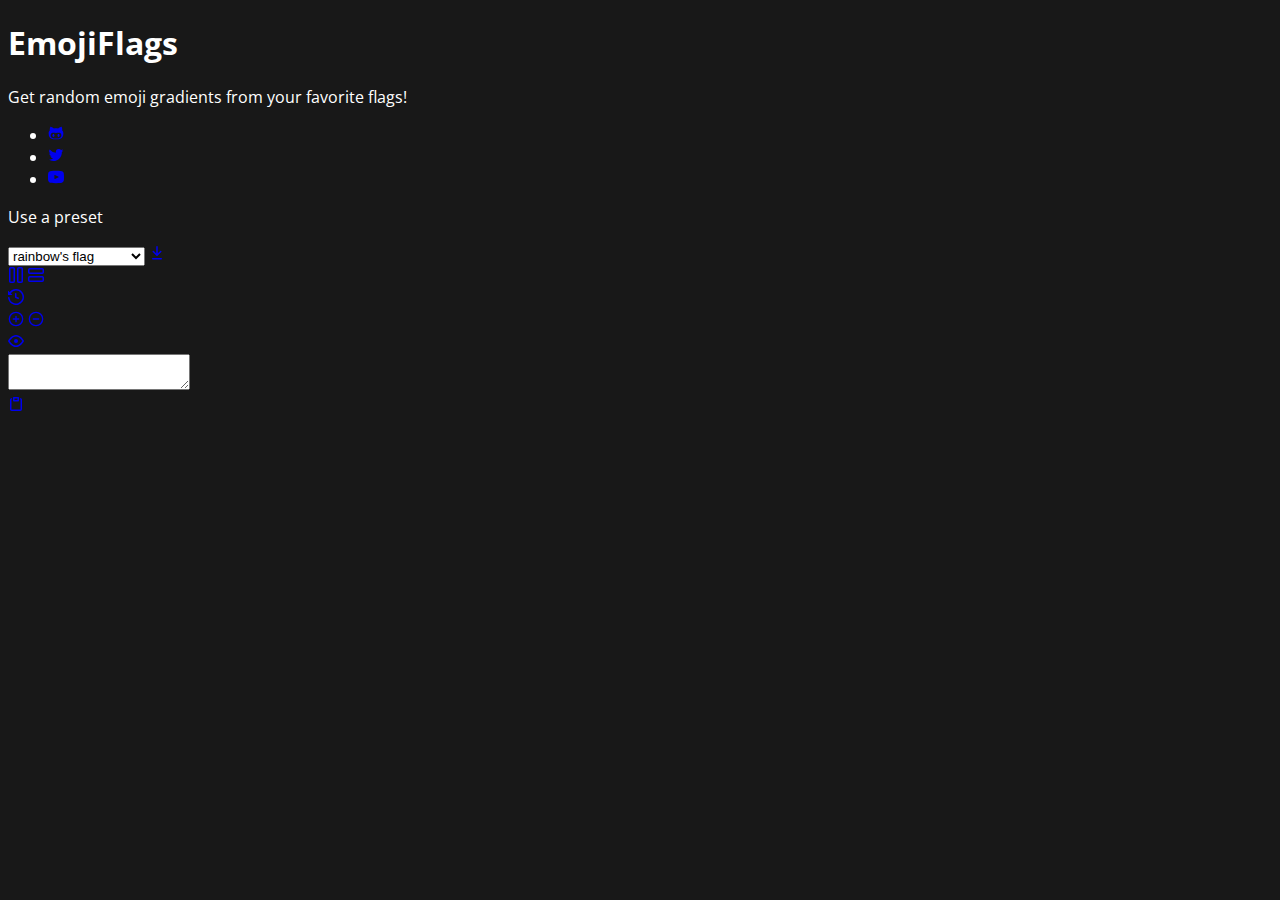
==== index.html @ 012d997d "Added header's presentation" ====
<!DOCTYPE html>
<html lang="en">
<head>
    <meta charset="UTF-8">
    <meta http-equiv="X-UA-Compatible" content="IE=edge">
    <meta name="viewport" content="width=device-width, initial-scale=1.0">
    <title>EmojiFlags - Editor</title>
    <link rel="stylesheet" href="./css/style.css">
</head>
<body>
    <header>
        <h1>EmojiFlags</h1>
        <p>Get random emoji gradients from your favorite flags!</p>
        <ul class="links">
            <li class="link-item">
                <a href="https://github.com/JeffWooden" class="link-anchor">
                    <svg xmlns="http://www.w3.org/2000/svg" aria-hidden="true" role="img" width="1em" height="1em" preserveAspectRatio="xMidYMid meet" viewBox="0 0 20 20"><path fill="currentColor" d="M13.18 11.309c-.718 0-1.3.807-1.3 1.799c0 .994.582 1.801 1.3 1.801s1.3-.807 1.3-1.801c-.001-.992-.582-1.799-1.3-1.799zm4.526-4.683c.149-.365.155-2.439-.635-4.426c0 0-1.811.199-4.551 2.08c-.575-.16-1.548-.238-2.519-.238c-.973 0-1.945.078-2.52.238C4.74 2.399 2.929 2.2 2.929 2.2c-.789 1.987-.781 4.061-.634 4.426C1.367 7.634.8 8.845.8 10.497c0 7.186 5.963 7.301 7.467 7.301l1.734.002l1.732-.002c1.506 0 7.467-.115 7.467-7.301c0-1.652-.566-2.863-1.494-3.871zm-7.678 10.289h-.056c-3.771 0-6.709-.449-6.709-4.115c0-.879.31-1.693 1.047-2.369C5.537 9.304 7.615 9.9 9.972 9.9h.056c2.357 0 4.436-.596 5.664.531c.735.676 1.045 1.49 1.045 2.369c0 3.666-2.937 4.115-6.709 4.115zm-3.207-5.606c-.718 0-1.3.807-1.3 1.799c0 .994.582 1.801 1.3 1.801c.719 0 1.301-.807 1.301-1.801c0-.992-.582-1.799-1.301-1.799z"/></svg>
                </a>
            </li>
            <li class="link-item">
                <a href="https://twitter.com/JeffWooden_" class="link-anchor">
                    <svg xmlns="http://www.w3.org/2000/svg" aria-hidden="true" role="img" width="1em" height="1em" preserveAspectRatio="xMidYMid meet" viewBox="0 0 20 20"><path fill="currentColor" d="M17.316 6.246c.008.162.011.326.011.488c0 4.99-3.797 10.742-10.74 10.742c-2.133 0-4.116-.625-5.787-1.697a7.577 7.577 0 0 0 5.588-1.562a3.779 3.779 0 0 1-3.526-2.621a3.858 3.858 0 0 0 1.705-.065a3.779 3.779 0 0 1-3.028-3.703v-.047a3.766 3.766 0 0 0 1.71.473a3.775 3.775 0 0 1-1.168-5.041a10.716 10.716 0 0 0 7.781 3.945a3.813 3.813 0 0 1-.097-.861a3.773 3.773 0 0 1 3.774-3.773a3.77 3.77 0 0 1 2.756 1.191a7.602 7.602 0 0 0 2.397-.916a3.789 3.789 0 0 1-1.66 2.088a7.55 7.55 0 0 0 2.168-.594a7.623 7.623 0 0 1-1.884 1.953z"/></svg>
                </a>
            </li>
            <li class="link-item">
                <a href="https://www.youtube.com/channel/UCYdKxaycl0OsnMryFl2-HMA" class="link-anchor">
                    <svg xmlns="http://www.w3.org/2000/svg" aria-hidden="true" role="img" width="1em" height="1em" preserveAspectRatio="xMidYMid meet" viewBox="0 0 20 20"><path fill="currentColor" d="M10 2.3C.172 2.3 0 3.174 0 10s.172 7.7 10 7.7s10-.874 10-7.7s-.172-7.7-10-7.7zm3.205 8.034l-4.49 2.096c-.393.182-.715-.022-.715-.456V8.026c0-.433.322-.638.715-.456l4.49 2.096c.393.184.393.484 0 .668z"/></svg>
                </a>
            </li>
        </ul>
    </header>
    <div class="editor">
        <div class="presets">
            <p>Use a preset</p>
            <div class="preset-box">
                <select id="preset-selection"></select>
                <a href="#" class="button" id="preset-enter"><svg xmlns="http://www.w3.org/2000/svg" aria-hidden="true" role="img" width="1em" height="1em" preserveAspectRatio="xMidYMid meet" viewBox="0 0 16 16"><path fill="currentColor" fill-rule="evenodd" d="M7.47 10.78a.75.75 0 0 0 1.06 0l3.75-3.75a.75.75 0 0 0-1.06-1.06L8.75 8.44V1.75a.75.75 0 0 0-1.5 0v6.69L4.78 5.97a.75.75 0 0 0-1.06 1.06l3.75 3.75zM3.75 13a.75.75 0 0 0 0 1.5h8.5a.75.75 0 0 0 0-1.5h-8.5z"/></svg></a>
            </div>
        </div>
        <div class="flag">
            <div class="primary-buttons">
                <div class="direction">
                    <a href="#" class="button" id="columns"><svg xmlns="http://www.w3.org/2000/svg" aria-hidden="true" role="img" width="1em" height="1em" preserveAspectRatio="xMidYMid meet" viewBox="0 0 16 16"><path fill="currentColor" fill-rule="evenodd" d="M2.75 0A1.75 1.75 0 0 0 1 1.75v12.5c0 .966.784 1.75 1.75 1.75h2.5A1.75 1.75 0 0 0 7 14.25V1.75A1.75 1.75 0 0 0 5.25 0h-2.5zM2.5 1.75a.25.25 0 0 1 .25-.25h2.5a.25.25 0 0 1 .25.25v12.5a.25.25 0 0 1-.25.25h-2.5a.25.25 0 0 1-.25-.25V1.75zM10.75 0A1.75 1.75 0 0 0 9 1.75v12.5c0 .966.784 1.75 1.75 1.75h2.5A1.75 1.75 0 0 0 15 14.25V1.75A1.75 1.75 0 0 0 13.25 0h-2.5zm-.25 1.75a.25.25 0 0 1 .25-.25h2.5a.25.25 0 0 1 .25.25v12.5a.25.25 0 0 1-.25.25h-2.5a.25.25 0 0 1-.25-.25V1.75z"/></svg></a>
                    <a href="#" class="button" id="rows"><svg xmlns="http://www.w3.org/2000/svg" aria-hidden="true" role="img" width="1em" height="1em" preserveAspectRatio="xMidYMid meet" viewBox="0 0 16 16"><path fill="currentColor" fill-rule="evenodd" d="M16 2.75A1.75 1.75 0 0 0 14.25 1H1.75A1.75 1.75 0 0 0 0 2.75v2.5A1.75 1.75 0 0 0 1.75 7h12.5A1.75 1.75 0 0 0 16 5.25v-2.5zm-1.75-.25a.25.25 0 0 1 .25.25v2.5a.25.25 0 0 1-.25.25H1.75a.25.25 0 0 1-.25-.25v-2.5a.25.25 0 0 1 .25-.25h12.5zM16 10.75A1.75 1.75 0 0 0 14.25 9H1.75A1.75 1.75 0 0 0 0 10.75v2.5A1.75 1.75 0 0 0 1.75 15h12.5A1.75 1.75 0 0 0 16 13.25v-2.5zm-1.75-.25a.25.25 0 0 1 .25.25v2.5a.25.25 0 0 1-.25.25H1.75a.25.25 0 0 1-.25-.25v-2.5a.25.25 0 0 1 .25-.25h12.5z"/></svg></a>
                </div>
                <a href="#" class="button" id="reset"><svg xmlns="http://www.w3.org/2000/svg" viewBox="0 0 16 16" width="16" height="16"><path fill-rule="evenodd" fill="currentColor" d="M1.643 3.143L.427 1.927A.25.25 0 000 2.104V5.75c0 .138.112.25.25.25h3.646a.25.25 0 00.177-.427L2.715 4.215a6.5 6.5 0 11-1.18 4.458.75.75 0 10-1.493.154 8.001 8.001 0 101.6-5.684zM7.75 4a.75.75 0 01.75.75v2.992l2.028.812a.75.75 0 01-.557 1.392l-2.5-1A.75.75 0 017 8.25v-3.5A.75.75 0 017.75 4z"></path></svg></a>
            </div>
            <div class="row">
                <div class="flag-canvas vertical">
                </div>
                <div class="flag-object">
                    <a href="#" class="button" id="plus"><svg xmlns="http://www.w3.org/2000/svg" aria-hidden="true" role="img" width="1em" height="1em" preserveAspectRatio="xMidYMid meet" viewBox="0 0 24 24"><g fill="none" stroke="currentColor" stroke-width="2"><path stroke-linecap="round" d="M12 8v4m0 0v4m0-4h4m-4 0H8"/><circle cx="12" cy="12" r="10"/></g></svg></a>
                    <a href="#" class="button" id="minus"><svg xmlns="http://www.w3.org/2000/svg" aria-hidden="true" role="img" width="1em" height="1em" preserveAspectRatio="xMidYMid meet" viewBox="0 0 24 24"><g fill="none" stroke="currentColor" stroke-width="2"><path stroke-linecap="round" d="M16 12H8"/><circle cx="12" cy="12" r="10"/></g></svg></a>
                </div>
            </div>
        </div>
        <div class="colors">
            <a href="#" class="button color" data-color="#fbf7f4" id="white"></a>
            <a href="#" class="button color" data-color="#fdafc4" id="pink"></a>
            <a href="#" class="button color" data-color="#fe1e25" id="red"></a>
            <a href="#" class="button color" data-color="#fe941d" id="orange"></a>
            <a href="#" class="button color" data-color="#ffff00" id="yellow"></a>
            <a href="#" class="button color" data-color="#06bd02" id="green"></a>
            <a href="#" class="button color" data-color="#75d6eb" id="aqua"></a>
            <a href="#" class="button color" data-color="#011a98" id="blue"></a>
            <a href="#" class="button color" data-color="#760188" id="purple"></a>
            <a href="#" class="button color" data-color="#603814" id="brown"></a>
            <a href="#" class="button color" data-color="#a3a3a3" id="light-gray"></a>
            <a href="#" class="button color" data-color="#2d2d2d" id="gray"></a>
            <a href="#" class="button color" data-color="#000000" id="black"></a>
        </div>
        <div class="buttons">
            <a href="#" class="button" id="preview"><svg xmlns="http://www.w3.org/2000/svg" aria-hidden="true" role="img" width="1em" height="1em" preserveAspectRatio="xMidYMid meet" viewBox="0 0 16 16"><path fill="currentColor" fill-rule="evenodd" d="M1.679 7.932c.412-.621 1.242-1.75 2.366-2.717C5.175 4.242 6.527 3.5 8 3.5c1.473 0 2.824.742 3.955 1.715c1.124.967 1.954 2.096 2.366 2.717a.119.119 0 0 1 0 .136c-.412.621-1.242 1.75-2.366 2.717C10.825 11.758 9.473 12.5 8 12.5c-1.473 0-2.824-.742-3.955-1.715C2.92 9.818 2.09 8.69 1.679 8.068a.119.119 0 0 1 0-.136zM8 2c-1.981 0-3.67.992-4.933 2.078C1.797 5.169.88 6.423.43 7.1a1.619 1.619 0 0 0 0 1.798c.45.678 1.367 1.932 2.637 3.024C4.329 13.008 6.019 14 8 14c1.981 0 3.67-.992 4.933-2.078c1.27-1.091 2.187-2.345 2.637-3.023a1.619 1.619 0 0 0 0-1.798c-.45-.678-1.367-1.932-2.637-3.023C11.671 2.992 9.981 2 8 2zm0 8a2 2 0 1 0 0-4a2 2 0 0 0 0 4z"/></svg></a>
        </div>
    </div>
    <div class="preview">
        <textarea id="output"></textarea>
        <div class="more">
            <a href="#" class="button" id="copy"><svg xmlns="http://www.w3.org/2000/svg" aria-hidden="true" role="img" width="1em" height="1em" preserveAspectRatio="xMidYMid meet" viewBox="0 0 16 16"><path fill="currentColor" fill-rule="evenodd" d="M5.75 1a.75.75 0 0 0-.75.75v3c0 .414.336.75.75.75h4.5a.75.75 0 0 0 .75-.75v-3a.75.75 0 0 0-.75-.75h-4.5zm.75 3V2.5h3V4h-3zm-2.874-.467a.75.75 0 0 0-.752-1.298A1.75 1.75 0 0 0 2 3.75v9.5c0 .966.784 1.75 1.75 1.75h8.5A1.75 1.75 0 0 0 14 13.25v-9.5a1.75 1.75 0 0 0-.874-1.515a.75.75 0 1 0-.752 1.298a.25.25 0 0 1 .126.217v9.5a.25.25 0 0 1-.25.25h-8.5a.25.25 0 0 1-.25-.25v-9.5a.25.25 0 0 1 .126-.217z"/></svg></a>
        </div>
    </div>

    <script src="./js/utils.js"></script>
    <script src="./js/editor.js "></script>
</body>
</html>
---- css/style.css ----
@import url('https://fonts.googleapis.com/css2?family=Open+Sans&display=swap');

html {
    font-size: 16px;
    font-family: 'Open Sans', sans-serif;
    background-color: #181818;
    color: white;
}
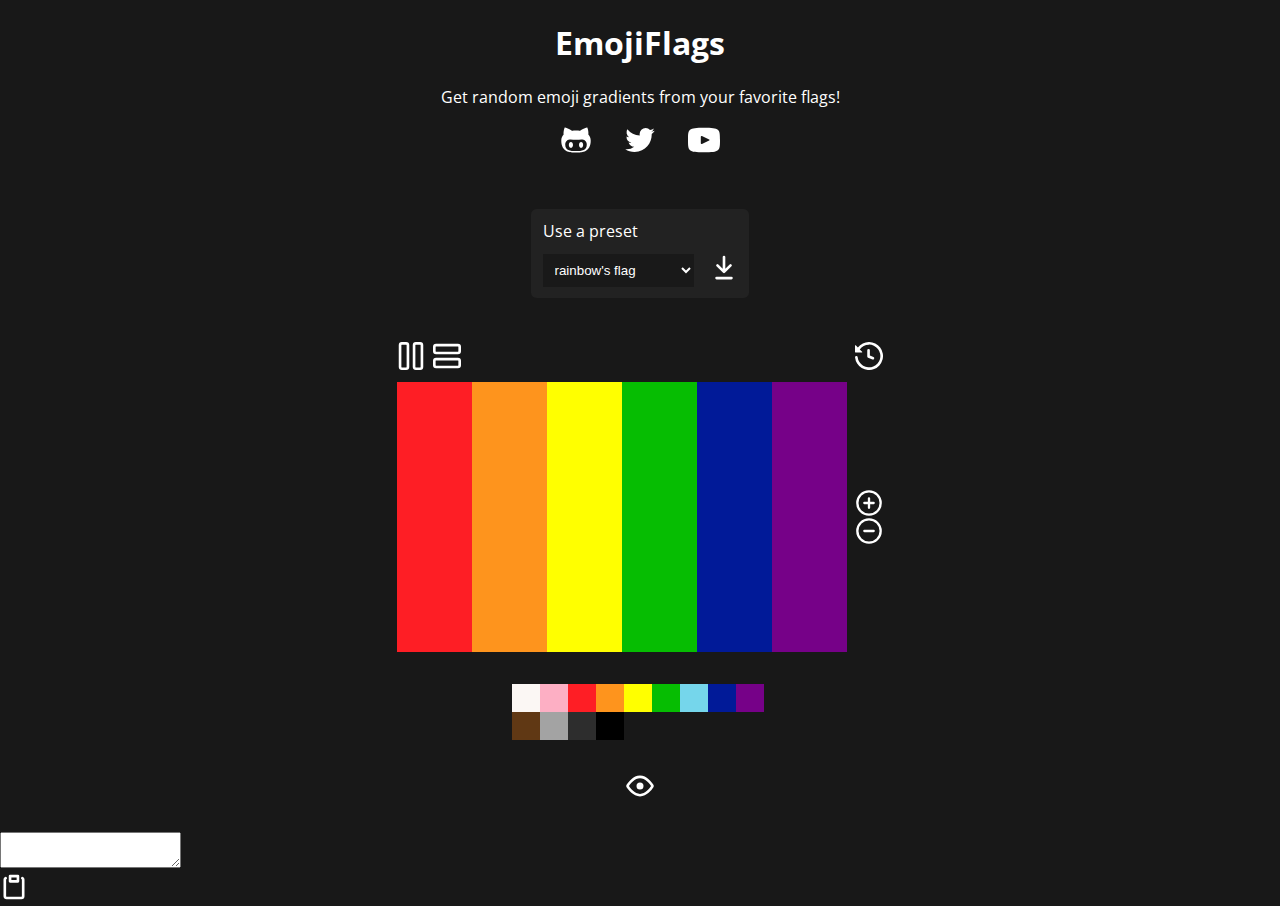
==== commit 29ce5d34: "Formatted document" ====
--- a/index.html
+++ b/index.html
@@ -1,5 +1,6 @@
 <!DOCTYPE html>
 <html lang="en">
+
 <head>
     <meta charset="UTF-8">
     <meta http-equiv="X-UA-Compatible" content="IE=edge">
@@ -7,6 +8,7 @@
     <title>EmojiFlags - Editor</title>
     <link rel="stylesheet" href="./css/style.css">
 </head>
+
 <body>
     <header>
         <h1>EmojiFlags</h1>
@@ -83,4 +85,5 @@
     <script src="./js/utils.js"></script>
     <script src="./js/editor.js "></script>
 </body>
+
 </html>--- a/css/style.css
+++ b/css/style.css
@@ -1,8 +1,125 @@
 @import url('https://fonts.googleapis.com/css2?family=Open+Sans&display=swap');
-
 html {
     font-size: 16px;
     font-family: 'Open Sans', sans-serif;
     background-color: #181818;
     color: white;
+}
+
+body {
+    margin: 0;
+    padding: 0;
+}
+
+p {
+    margin: 0;
+}
+
+.button {
+    width: 1.75rem;
+    height: 1.75rem;
+    display: block;
+    color: white;
+}
+
+.button svg {
+    width: 100%;
+    height: 100%;
+}
+
+header {
+    display: flex;
+    flex-direction: column;
+    justify-content: start;
+    align-items: center;
+}
+
+.links {
+    list-style: none;
+    padding: 0;
+    display: flex;
+    gap: 2rem;
+}
+
+.link-anchor svg {
+    width: 2rem;
+    height: 2rem;
+    color: white;
+}
+
+
+/* EDITOR */
+
+.editor {
+    display: flex;
+    flex-direction: column;
+    justify-content: start;
+    align-items: center;
+    padding: 2rem;
+    gap: 2rem;
+}
+
+
+/*      PRESETS */
+
+.presets {
+    padding: 0.7rem;
+    background-color: #222;
+    border-radius: 0.35rem;
+}
+
+.preset-box {
+    margin-top: 0.75rem;
+    display: flex;
+    justify-content: space-between;
+    gap: 1rem;
+}
+
+#preset-selection {
+    background: #191919;
+    border: none;
+    color: white;
+    padding: 0.5rem;
+}
+
+#preset-selection:hover {
+    cursor: pointer;
+}
+
+
+/*      FLAG CONTROLS */
+
+.flag-canvas {
+    aspect-ratio: 5/3;
+    height: 30vh;
+    display: flex;
+}
+
+.part {
+    flex: 1;
+    height: 100%;
+}
+
+.row {
+    display: flex;
+    align-items: center;
+    gap: 0.5rem;
+}
+
+.primary-buttons {
+    display: flex;
+    justify-content: space-between;
+    align-items: center;
+    padding: 0.75rem 0;
+}
+
+.direction {
+    display: flex;
+    gap: 0.5rem;
+}
+
+.colors {
+    display: flex;
+    flex-wrap: wrap;
+    width: calc(16*1rem);
 }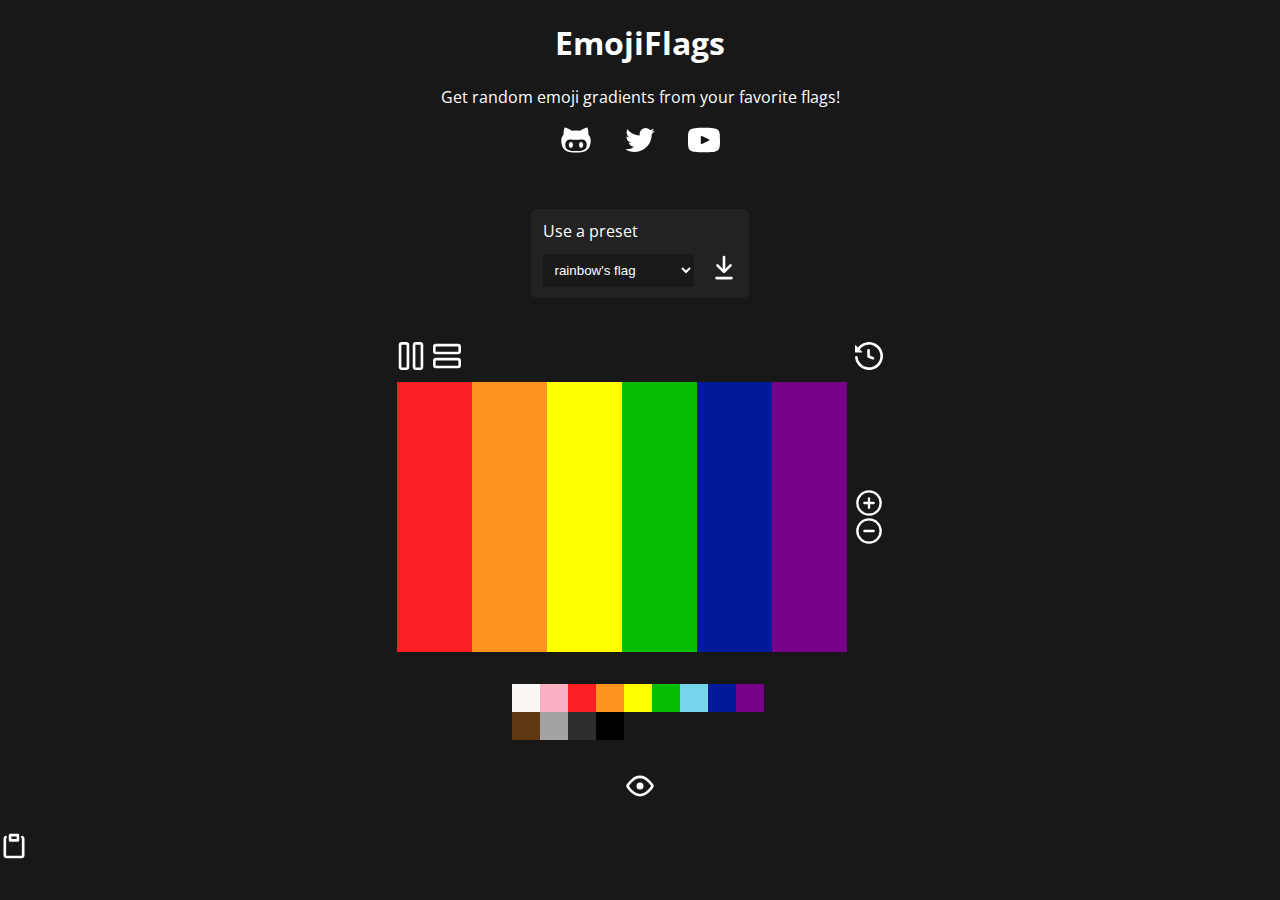
==== commit 4b9f975a: "Modified output element" ====
--- a/index.html
+++ b/index.html
@@ -76,7 +76,7 @@
         </div>
     </div>
     <div class="preview">
-        <textarea id="output"></textarea>
+        <p><code id="output"></code></p>
         <div class="more">
             <a href="#" class="button" id="copy"><svg xmlns="http://www.w3.org/2000/svg" aria-hidden="true" role="img" width="1em" height="1em" preserveAspectRatio="xMidYMid meet" viewBox="0 0 16 16"><path fill="currentColor" fill-rule="evenodd" d="M5.75 1a.75.75 0 0 0-.75.75v3c0 .414.336.75.75.75h4.5a.75.75 0 0 0 .75-.75v-3a.75.75 0 0 0-.75-.75h-4.5zm.75 3V2.5h3V4h-3zm-2.874-.467a.75.75 0 0 0-.752-1.298A1.75 1.75 0 0 0 2 3.75v9.5c0 .966.784 1.75 1.75 1.75h8.5A1.75 1.75 0 0 0 14 13.25v-9.5a1.75 1.75 0 0 0-.874-1.515a.75.75 0 1 0-.752 1.298a.25.25 0 0 1 .126.217v9.5a.25.25 0 0 1-.25.25h-8.5a.25.25 0 0 1-.25-.25v-9.5a.25.25 0 0 1 .126-.217z"/></svg></a>
         </div>
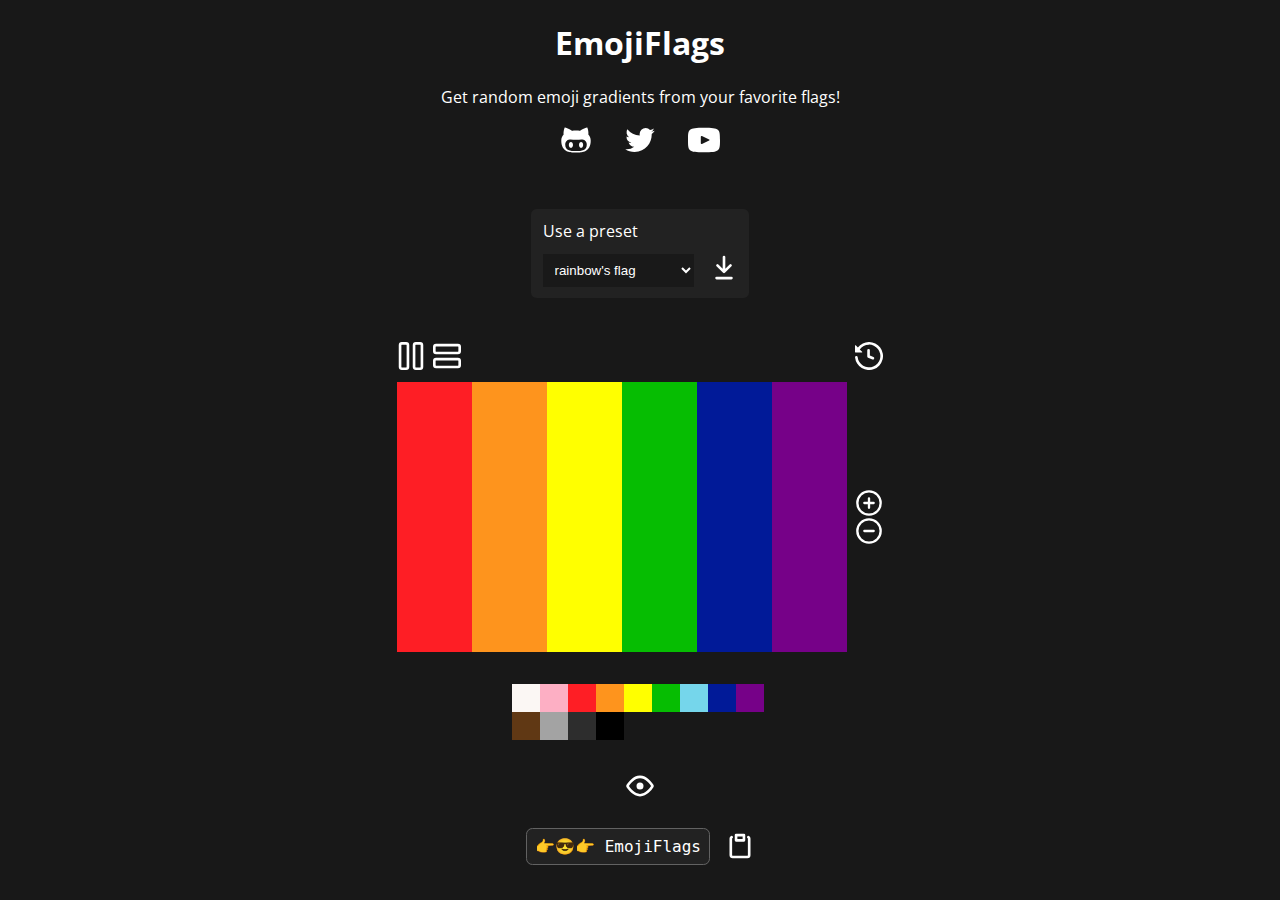
==== commit 7dc252e7: "Updated output's style" ====
--- a/index.html
+++ b/index.html
@@ -76,7 +76,7 @@
         </div>
     </div>
     <div class="preview">
-        <p><code id="output"></code></p>
+        <p><code id="output">👉😎👉 EmojiFlags</code></p>
         <div class="more">
             <a href="#" class="button" id="copy"><svg xmlns="http://www.w3.org/2000/svg" aria-hidden="true" role="img" width="1em" height="1em" preserveAspectRatio="xMidYMid meet" viewBox="0 0 16 16"><path fill="currentColor" fill-rule="evenodd" d="M5.75 1a.75.75 0 0 0-.75.75v3c0 .414.336.75.75.75h4.5a.75.75 0 0 0 .75-.75v-3a.75.75 0 0 0-.75-.75h-4.5zm.75 3V2.5h3V4h-3zm-2.874-.467a.75.75 0 0 0-.752-1.298A1.75 1.75 0 0 0 2 3.75v9.5c0 .966.784 1.75 1.75 1.75h8.5A1.75 1.75 0 0 0 14 13.25v-9.5a1.75 1.75 0 0 0-.874-1.515a.75.75 0 1 0-.752 1.298a.25.25 0 0 1 .126.217v9.5a.25.25 0 0 1-.25.25h-8.5a.25.25 0 0 1-.25-.25v-9.5a.25.25 0 0 1 .126-.217z"/></svg></a>
         </div>
--- a/css/style.css
+++ b/css/style.css
@@ -122,4 +122,21 @@
     display: flex;
     flex-wrap: wrap;
     width: calc(16*1rem);
+}
+
+
+/*      OUTPUT */
+
+#output {
+    padding: 0.5rem;
+    background-color: #222;
+    border-radius: 0.4rem;
+    border: 1px solid #626262;
+}
+
+.preview {
+    display: flex;
+    justify-content: center;
+    align-items: center;
+    gap: 1rem;
 }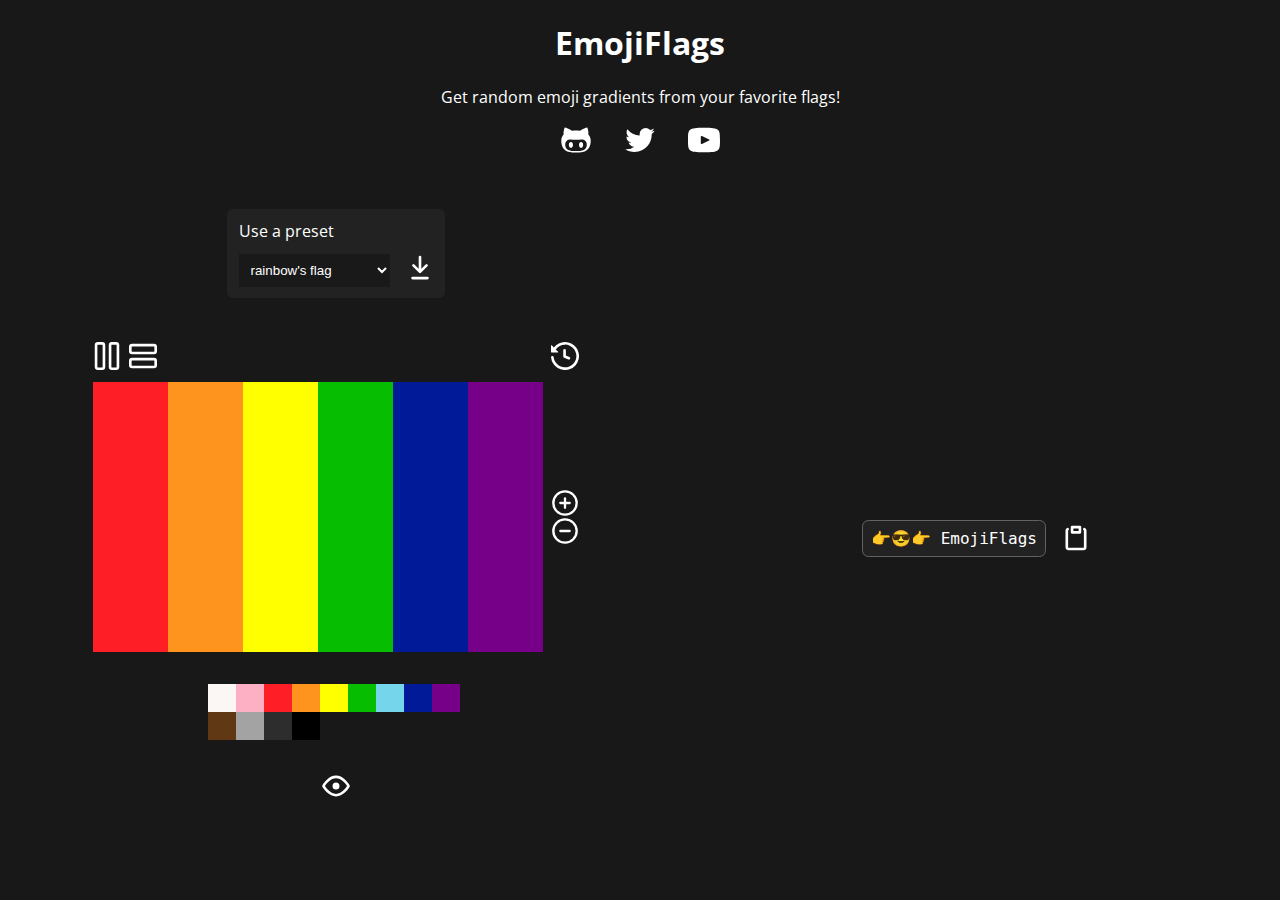
==== commit 50e5002b: "Created preview box to reunite output and copy button" ====
--- a/index.html
+++ b/index.html
@@ -31,54 +31,58 @@
             </li>
         </ul>
     </header>
-    <div class="editor">
-        <div class="presets">
-            <p>Use a preset</p>
-            <div class="preset-box">
-                <select id="preset-selection"></select>
-                <a href="#" class="button" id="preset-enter"><svg xmlns="http://www.w3.org/2000/svg" aria-hidden="true" role="img" width="1em" height="1em" preserveAspectRatio="xMidYMid meet" viewBox="0 0 16 16"><path fill="currentColor" fill-rule="evenodd" d="M7.47 10.78a.75.75 0 0 0 1.06 0l3.75-3.75a.75.75 0 0 0-1.06-1.06L8.75 8.44V1.75a.75.75 0 0 0-1.5 0v6.69L4.78 5.97a.75.75 0 0 0-1.06 1.06l3.75 3.75zM3.75 13a.75.75 0 0 0 0 1.5h8.5a.75.75 0 0 0 0-1.5h-8.5z"/></svg></a>
+    <div class="container">
+        <div class="editor">
+            <div class="presets">
+                <p>Use a preset</p>
+                <div class="preset-box">
+                    <select id="preset-selection"></select>
+                    <a href="#" class="button" id="preset-enter"><svg xmlns="http://www.w3.org/2000/svg" aria-hidden="true" role="img" width="1em" height="1em" preserveAspectRatio="xMidYMid meet" viewBox="0 0 16 16"><path fill="currentColor" fill-rule="evenodd" d="M7.47 10.78a.75.75 0 0 0 1.06 0l3.75-3.75a.75.75 0 0 0-1.06-1.06L8.75 8.44V1.75a.75.75 0 0 0-1.5 0v6.69L4.78 5.97a.75.75 0 0 0-1.06 1.06l3.75 3.75zM3.75 13a.75.75 0 0 0 0 1.5h8.5a.75.75 0 0 0 0-1.5h-8.5z"/></svg></a>
+                </div>
+            </div>
+            <div class="flag">
+                <div class="primary-buttons">
+                    <div class="direction">
+                        <a href="#" class="button" id="columns"><svg xmlns="http://www.w3.org/2000/svg" aria-hidden="true" role="img" width="1em" height="1em" preserveAspectRatio="xMidYMid meet" viewBox="0 0 16 16"><path fill="currentColor" fill-rule="evenodd" d="M2.75 0A1.75 1.75 0 0 0 1 1.75v12.5c0 .966.784 1.75 1.75 1.75h2.5A1.75 1.75 0 0 0 7 14.25V1.75A1.75 1.75 0 0 0 5.25 0h-2.5zM2.5 1.75a.25.25 0 0 1 .25-.25h2.5a.25.25 0 0 1 .25.25v12.5a.25.25 0 0 1-.25.25h-2.5a.25.25 0 0 1-.25-.25V1.75zM10.75 0A1.75 1.75 0 0 0 9 1.75v12.5c0 .966.784 1.75 1.75 1.75h2.5A1.75 1.75 0 0 0 15 14.25V1.75A1.75 1.75 0 0 0 13.25 0h-2.5zm-.25 1.75a.25.25 0 0 1 .25-.25h2.5a.25.25 0 0 1 .25.25v12.5a.25.25 0 0 1-.25.25h-2.5a.25.25 0 0 1-.25-.25V1.75z"/></svg></a>
+                        <a href="#" class="button" id="rows"><svg xmlns="http://www.w3.org/2000/svg" aria-hidden="true" role="img" width="1em" height="1em" preserveAspectRatio="xMidYMid meet" viewBox="0 0 16 16"><path fill="currentColor" fill-rule="evenodd" d="M16 2.75A1.75 1.75 0 0 0 14.25 1H1.75A1.75 1.75 0 0 0 0 2.75v2.5A1.75 1.75 0 0 0 1.75 7h12.5A1.75 1.75 0 0 0 16 5.25v-2.5zm-1.75-.25a.25.25 0 0 1 .25.25v2.5a.25.25 0 0 1-.25.25H1.75a.25.25 0 0 1-.25-.25v-2.5a.25.25 0 0 1 .25-.25h12.5zM16 10.75A1.75 1.75 0 0 0 14.25 9H1.75A1.75 1.75 0 0 0 0 10.75v2.5A1.75 1.75 0 0 0 1.75 15h12.5A1.75 1.75 0 0 0 16 13.25v-2.5zm-1.75-.25a.25.25 0 0 1 .25.25v2.5a.25.25 0 0 1-.25.25H1.75a.25.25 0 0 1-.25-.25v-2.5a.25.25 0 0 1 .25-.25h12.5z"/></svg></a>
+                    </div>
+                    <a href="#" class="button" id="reset"><svg xmlns="http://www.w3.org/2000/svg" viewBox="0 0 16 16" width="16" height="16"><path fill-rule="evenodd" fill="currentColor" d="M1.643 3.143L.427 1.927A.25.25 0 000 2.104V5.75c0 .138.112.25.25.25h3.646a.25.25 0 00.177-.427L2.715 4.215a6.5 6.5 0 11-1.18 4.458.75.75 0 10-1.493.154 8.001 8.001 0 101.6-5.684zM7.75 4a.75.75 0 01.75.75v2.992l2.028.812a.75.75 0 01-.557 1.392l-2.5-1A.75.75 0 017 8.25v-3.5A.75.75 0 017.75 4z"></path></svg></a>
+                </div>
+                <div class="row">
+                    <div class="flag-canvas vertical">
+                    </div>
+                    <div class="flag-object">
+                        <a href="#" class="button" id="plus"><svg xmlns="http://www.w3.org/2000/svg" aria-hidden="true" role="img" width="1em" height="1em" preserveAspectRatio="xMidYMid meet" viewBox="0 0 24 24"><g fill="none" stroke="currentColor" stroke-width="2"><path stroke-linecap="round" d="M12 8v4m0 0v4m0-4h4m-4 0H8"/><circle cx="12" cy="12" r="10"/></g></svg></a>
+                        <a href="#" class="button" id="minus"><svg xmlns="http://www.w3.org/2000/svg" aria-hidden="true" role="img" width="1em" height="1em" preserveAspectRatio="xMidYMid meet" viewBox="0 0 24 24"><g fill="none" stroke="currentColor" stroke-width="2"><path stroke-linecap="round" d="M16 12H8"/><circle cx="12" cy="12" r="10"/></g></svg></a>
+                    </div>
+                </div>
+            </div>
+            <div class="colors">
+                <a href="#" class="button color" data-color="#fbf7f4" id="white"></a>
+                <a href="#" class="button color" data-color="#fdafc4" id="pink"></a>
+                <a href="#" class="button color" data-color="#fe1e25" id="red"></a>
+                <a href="#" class="button color" data-color="#fe941d" id="orange"></a>
+                <a href="#" class="button color" data-color="#ffff00" id="yellow"></a>
+                <a href="#" class="button color" data-color="#06bd02" id="green"></a>
+                <a href="#" class="button color" data-color="#75d6eb" id="aqua"></a>
+                <a href="#" class="button color" data-color="#011a98" id="blue"></a>
+                <a href="#" class="button color" data-color="#760188" id="purple"></a>
+                <a href="#" class="button color" data-color="#603814" id="brown"></a>
+                <a href="#" class="button color" data-color="#a3a3a3" id="light-gray"></a>
+                <a href="#" class="button color" data-color="#2d2d2d" id="gray"></a>
+                <a href="#" class="button color" data-color="#000000" id="black"></a>
+            </div>
+            <div class="buttons">
+                <a href="#" class="button" id="preview"><svg xmlns="http://www.w3.org/2000/svg" aria-hidden="true" role="img" width="1em" height="1em" preserveAspectRatio="xMidYMid meet" viewBox="0 0 16 16"><path fill="currentColor" fill-rule="evenodd" d="M1.679 7.932c.412-.621 1.242-1.75 2.366-2.717C5.175 4.242 6.527 3.5 8 3.5c1.473 0 2.824.742 3.955 1.715c1.124.967 1.954 2.096 2.366 2.717a.119.119 0 0 1 0 .136c-.412.621-1.242 1.75-2.366 2.717C10.825 11.758 9.473 12.5 8 12.5c-1.473 0-2.824-.742-3.955-1.715C2.92 9.818 2.09 8.69 1.679 8.068a.119.119 0 0 1 0-.136zM8 2c-1.981 0-3.67.992-4.933 2.078C1.797 5.169.88 6.423.43 7.1a1.619 1.619 0 0 0 0 1.798c.45.678 1.367 1.932 2.637 3.024C4.329 13.008 6.019 14 8 14c1.981 0 3.67-.992 4.933-2.078c1.27-1.091 2.187-2.345 2.637-3.023a1.619 1.619 0 0 0 0-1.798c-.45-.678-1.367-1.932-2.637-3.023C11.671 2.992 9.981 2 8 2zm0 8a2 2 0 1 0 0-4a2 2 0 0 0 0 4z"/></svg></a>
             </div>
         </div>
-        <div class="flag">
-            <div class="primary-buttons">
-                <div class="direction">
-                    <a href="#" class="button" id="columns"><svg xmlns="http://www.w3.org/2000/svg" aria-hidden="true" role="img" width="1em" height="1em" preserveAspectRatio="xMidYMid meet" viewBox="0 0 16 16"><path fill="currentColor" fill-rule="evenodd" d="M2.75 0A1.75 1.75 0 0 0 1 1.75v12.5c0 .966.784 1.75 1.75 1.75h2.5A1.75 1.75 0 0 0 7 14.25V1.75A1.75 1.75 0 0 0 5.25 0h-2.5zM2.5 1.75a.25.25 0 0 1 .25-.25h2.5a.25.25 0 0 1 .25.25v12.5a.25.25 0 0 1-.25.25h-2.5a.25.25 0 0 1-.25-.25V1.75zM10.75 0A1.75 1.75 0 0 0 9 1.75v12.5c0 .966.784 1.75 1.75 1.75h2.5A1.75 1.75 0 0 0 15 14.25V1.75A1.75 1.75 0 0 0 13.25 0h-2.5zm-.25 1.75a.25.25 0 0 1 .25-.25h2.5a.25.25 0 0 1 .25.25v12.5a.25.25 0 0 1-.25.25h-2.5a.25.25 0 0 1-.25-.25V1.75z"/></svg></a>
-                    <a href="#" class="button" id="rows"><svg xmlns="http://www.w3.org/2000/svg" aria-hidden="true" role="img" width="1em" height="1em" preserveAspectRatio="xMidYMid meet" viewBox="0 0 16 16"><path fill="currentColor" fill-rule="evenodd" d="M16 2.75A1.75 1.75 0 0 0 14.25 1H1.75A1.75 1.75 0 0 0 0 2.75v2.5A1.75 1.75 0 0 0 1.75 7h12.5A1.75 1.75 0 0 0 16 5.25v-2.5zm-1.75-.25a.25.25 0 0 1 .25.25v2.5a.25.25 0 0 1-.25.25H1.75a.25.25 0 0 1-.25-.25v-2.5a.25.25 0 0 1 .25-.25h12.5zM16 10.75A1.75 1.75 0 0 0 14.25 9H1.75A1.75 1.75 0 0 0 0 10.75v2.5A1.75 1.75 0 0 0 1.75 15h12.5A1.75 1.75 0 0 0 16 13.25v-2.5zm-1.75-.25a.25.25 0 0 1 .25.25v2.5a.25.25 0 0 1-.25.25H1.75a.25.25 0 0 1-.25-.25v-2.5a.25.25 0 0 1 .25-.25h12.5z"/></svg></a>
-                </div>
-                <a href="#" class="button" id="reset"><svg xmlns="http://www.w3.org/2000/svg" viewBox="0 0 16 16" width="16" height="16"><path fill-rule="evenodd" fill="currentColor" d="M1.643 3.143L.427 1.927A.25.25 0 000 2.104V5.75c0 .138.112.25.25.25h3.646a.25.25 0 00.177-.427L2.715 4.215a6.5 6.5 0 11-1.18 4.458.75.75 0 10-1.493.154 8.001 8.001 0 101.6-5.684zM7.75 4a.75.75 0 01.75.75v2.992l2.028.812a.75.75 0 01-.557 1.392l-2.5-1A.75.75 0 017 8.25v-3.5A.75.75 0 017.75 4z"></path></svg></a>
-            </div>
-            <div class="row">
-                <div class="flag-canvas vertical">
-                </div>
-                <div class="flag-object">
-                    <a href="#" class="button" id="plus"><svg xmlns="http://www.w3.org/2000/svg" aria-hidden="true" role="img" width="1em" height="1em" preserveAspectRatio="xMidYMid meet" viewBox="0 0 24 24"><g fill="none" stroke="currentColor" stroke-width="2"><path stroke-linecap="round" d="M12 8v4m0 0v4m0-4h4m-4 0H8"/><circle cx="12" cy="12" r="10"/></g></svg></a>
-                    <a href="#" class="button" id="minus"><svg xmlns="http://www.w3.org/2000/svg" aria-hidden="true" role="img" width="1em" height="1em" preserveAspectRatio="xMidYMid meet" viewBox="0 0 24 24"><g fill="none" stroke="currentColor" stroke-width="2"><path stroke-linecap="round" d="M16 12H8"/><circle cx="12" cy="12" r="10"/></g></svg></a>
+        <div class="preview">
+            <div class="preview-box">
+                <p><code id="output">👉😎👉 EmojiFlags</code></p>
+                <div class="more">
+                    <a href="#" class="button" id="copy"><svg xmlns="http://www.w3.org/2000/svg" aria-hidden="true" role="img" width="1em" height="1em" preserveAspectRatio="xMidYMid meet" viewBox="0 0 16 16"><path fill="currentColor" fill-rule="evenodd" d="M5.75 1a.75.75 0 0 0-.75.75v3c0 .414.336.75.75.75h4.5a.75.75 0 0 0 .75-.75v-3a.75.75 0 0 0-.75-.75h-4.5zm.75 3V2.5h3V4h-3zm-2.874-.467a.75.75 0 0 0-.752-1.298A1.75 1.75 0 0 0 2 3.75v9.5c0 .966.784 1.75 1.75 1.75h8.5A1.75 1.75 0 0 0 14 13.25v-9.5a1.75 1.75 0 0 0-.874-1.515a.75.75 0 1 0-.752 1.298a.25.25 0 0 1 .126.217v9.5a.25.25 0 0 1-.25.25h-8.5a.25.25 0 0 1-.25-.25v-9.5a.25.25 0 0 1 .126-.217z"/></svg></a>
                 </div>
             </div>
-        </div>
-        <div class="colors">
-            <a href="#" class="button color" data-color="#fbf7f4" id="white"></a>
-            <a href="#" class="button color" data-color="#fdafc4" id="pink"></a>
-            <a href="#" class="button color" data-color="#fe1e25" id="red"></a>
-            <a href="#" class="button color" data-color="#fe941d" id="orange"></a>
-            <a href="#" class="button color" data-color="#ffff00" id="yellow"></a>
-            <a href="#" class="button color" data-color="#06bd02" id="green"></a>
-            <a href="#" class="button color" data-color="#75d6eb" id="aqua"></a>
-            <a href="#" class="button color" data-color="#011a98" id="blue"></a>
-            <a href="#" class="button color" data-color="#760188" id="purple"></a>
-            <a href="#" class="button color" data-color="#603814" id="brown"></a>
-            <a href="#" class="button color" data-color="#a3a3a3" id="light-gray"></a>
-            <a href="#" class="button color" data-color="#2d2d2d" id="gray"></a>
-            <a href="#" class="button color" data-color="#000000" id="black"></a>
-        </div>
-        <div class="buttons">
-            <a href="#" class="button" id="preview"><svg xmlns="http://www.w3.org/2000/svg" aria-hidden="true" role="img" width="1em" height="1em" preserveAspectRatio="xMidYMid meet" viewBox="0 0 16 16"><path fill="currentColor" fill-rule="evenodd" d="M1.679 7.932c.412-.621 1.242-1.75 2.366-2.717C5.175 4.242 6.527 3.5 8 3.5c1.473 0 2.824.742 3.955 1.715c1.124.967 1.954 2.096 2.366 2.717a.119.119 0 0 1 0 .136c-.412.621-1.242 1.75-2.366 2.717C10.825 11.758 9.473 12.5 8 12.5c-1.473 0-2.824-.742-3.955-1.715C2.92 9.818 2.09 8.69 1.679 8.068a.119.119 0 0 1 0-.136zM8 2c-1.981 0-3.67.992-4.933 2.078C1.797 5.169.88 6.423.43 7.1a1.619 1.619 0 0 0 0 1.798c.45.678 1.367 1.932 2.637 3.024C4.329 13.008 6.019 14 8 14c1.981 0 3.67-.992 4.933-2.078c1.27-1.091 2.187-2.345 2.637-3.023a1.619 1.619 0 0 0 0-1.798c-.45-.678-1.367-1.932-2.637-3.023C11.671 2.992 9.981 2 8 2zm0 8a2 2 0 1 0 0-4a2 2 0 0 0 0 4z"/></svg></a>
-        </div>
-    </div>
-    <div class="preview">
-        <p><code id="output">👉😎👉 EmojiFlags</code></p>
-        <div class="more">
-            <a href="#" class="button" id="copy"><svg xmlns="http://www.w3.org/2000/svg" aria-hidden="true" role="img" width="1em" height="1em" preserveAspectRatio="xMidYMid meet" viewBox="0 0 16 16"><path fill="currentColor" fill-rule="evenodd" d="M5.75 1a.75.75 0 0 0-.75.75v3c0 .414.336.75.75.75h4.5a.75.75 0 0 0 .75-.75v-3a.75.75 0 0 0-.75-.75h-4.5zm.75 3V2.5h3V4h-3zm-2.874-.467a.75.75 0 0 0-.752-1.298A1.75 1.75 0 0 0 2 3.75v9.5c0 .966.784 1.75 1.75 1.75h8.5A1.75 1.75 0 0 0 14 13.25v-9.5a1.75 1.75 0 0 0-.874-1.515a.75.75 0 1 0-.752 1.298a.25.25 0 0 1 .126.217v9.5a.25.25 0 0 1-.25.25h-8.5a.25.25 0 0 1-.25-.25v-9.5a.25.25 0 0 1 .126-.217z"/></svg></a>
         </div>
     </div>
 
--- a/css/style.css
+++ b/css/style.css
@@ -98,6 +98,7 @@
 .part {
     flex: 1;
     height: 100%;
+    width: unset;
 }
 
 .row {
@@ -139,4 +140,33 @@
     justify-content: center;
     align-items: center;
     gap: 1rem;
+}
+
+.preview-box {
+    display: flex;
+    justify-content: center;
+    align-items: center;
+    gap: 1rem;
+}
+
+
+/* REPONSIVE LAYOUT */
+
+@media only screen and (min-width: 900px) {
+    body {
+        height: 100vh;
+        display: flex;
+        flex-direction: column;
+    }
+    .container {
+        flex: 1;
+        display: flex;
+    }
+    .editor {
+        flex: 1;
+        flex-wrap: wrap;
+    }
+    .preview {
+        flex: 1;
+    }
 }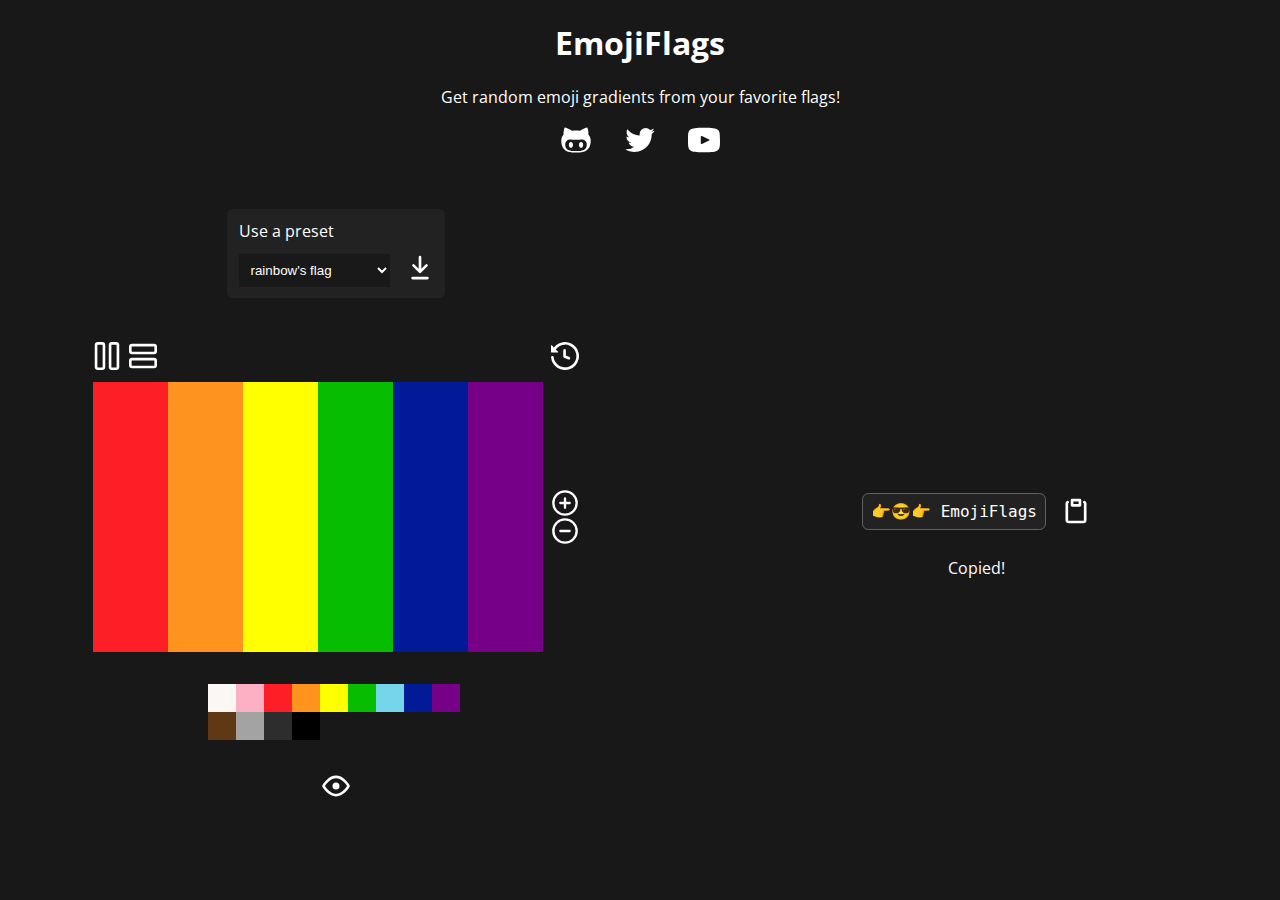
==== commit 4ff5cebd: "Put preview box and notifications inside a box" ====
--- a/index.html
+++ b/index.html
@@ -77,10 +77,15 @@
             </div>
         </div>
         <div class="preview">
-            <div class="preview-box">
-                <p><code id="output">👉😎👉 EmojiFlags</code></p>
-                <div class="more">
-                    <a href="#" class="button" id="copy"><svg xmlns="http://www.w3.org/2000/svg" aria-hidden="true" role="img" width="1em" height="1em" preserveAspectRatio="xMidYMid meet" viewBox="0 0 16 16"><path fill="currentColor" fill-rule="evenodd" d="M5.75 1a.75.75 0 0 0-.75.75v3c0 .414.336.75.75.75h4.5a.75.75 0 0 0 .75-.75v-3a.75.75 0 0 0-.75-.75h-4.5zm.75 3V2.5h3V4h-3zm-2.874-.467a.75.75 0 0 0-.752-1.298A1.75 1.75 0 0 0 2 3.75v9.5c0 .966.784 1.75 1.75 1.75h8.5A1.75 1.75 0 0 0 14 13.25v-9.5a1.75 1.75 0 0 0-.874-1.515a.75.75 0 1 0-.752 1.298a.25.25 0 0 1 .126.217v9.5a.25.25 0 0 1-.25.25h-8.5a.25.25 0 0 1-.25-.25v-9.5a.25.25 0 0 1 .126-.217z"/></svg></a>
+            <div style="display: flex; flex-direction: column; justify-content: center; align-items: center; gap: 2rem;">
+                <div class="preview-box">
+                    <p><code id="output">👉😎👉 EmojiFlags</code></p>
+                    <div class="more">
+                        <a href="#" class="button" id="copy"><svg xmlns="http://www.w3.org/2000/svg" aria-hidden="true" role="img" width="1em" height="1em" preserveAspectRatio="xMidYMid meet" viewBox="0 0 16 16"><path fill="currentColor" fill-rule="evenodd" d="M5.75 1a.75.75 0 0 0-.75.75v3c0 .414.336.75.75.75h4.5a.75.75 0 0 0 .75-.75v-3a.75.75 0 0 0-.75-.75h-4.5zm.75 3V2.5h3V4h-3zm-2.874-.467a.75.75 0 0 0-.752-1.298A1.75 1.75 0 0 0 2 3.75v9.5c0 .966.784 1.75 1.75 1.75h8.5A1.75 1.75 0 0 0 14 13.25v-9.5a1.75 1.75 0 0 0-.874-1.515a.75.75 0 1 0-.752 1.298a.25.25 0 0 1 .126.217v9.5a.25.25 0 0 1-.25.25h-8.5a.25.25 0 0 1-.25-.25v-9.5a.25.25 0 0 1 .126-.217z"/></svg></a>
+                    </div>
+                </div>
+                <div class="notifications">
+                    <span>Copied!</span>
                 </div>
             </div>
         </div>
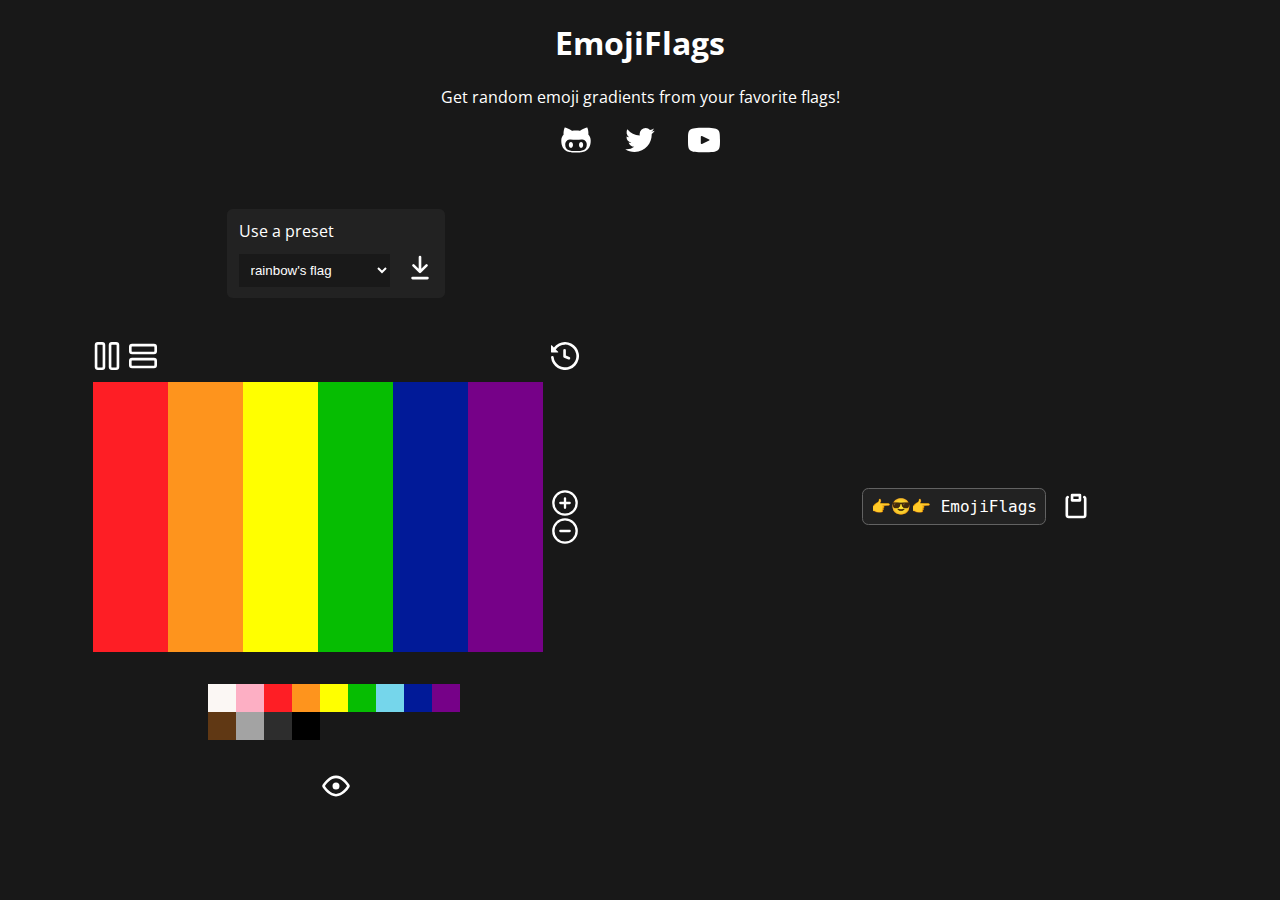
==== commit 95eaf337: "Notification's system" ====
--- a/index.html
+++ b/index.html
@@ -85,7 +85,6 @@
                     </div>
                 </div>
                 <div class="notifications">
-                    <span>Copied!</span>
                 </div>
             </div>
         </div>
--- a/css/style.css
+++ b/css/style.css
@@ -150,6 +150,27 @@
 }
 
 
+/*      NOTIFICATIONS */
+
+.notifications {
+    height: 2rem;
+    display: flex;
+    flex-direction: column;
+    justify-content: center;
+}
+
+span {
+    transform: translateY(1rem);
+    opacity: 1;
+    transition: .2s ease-in;
+}
+
+span.animate {
+    transform: translateY(0);
+    opacity: 0;
+}
+
+
 /* REPONSIVE LAYOUT */
 
 @media only screen and (min-width: 900px) {
